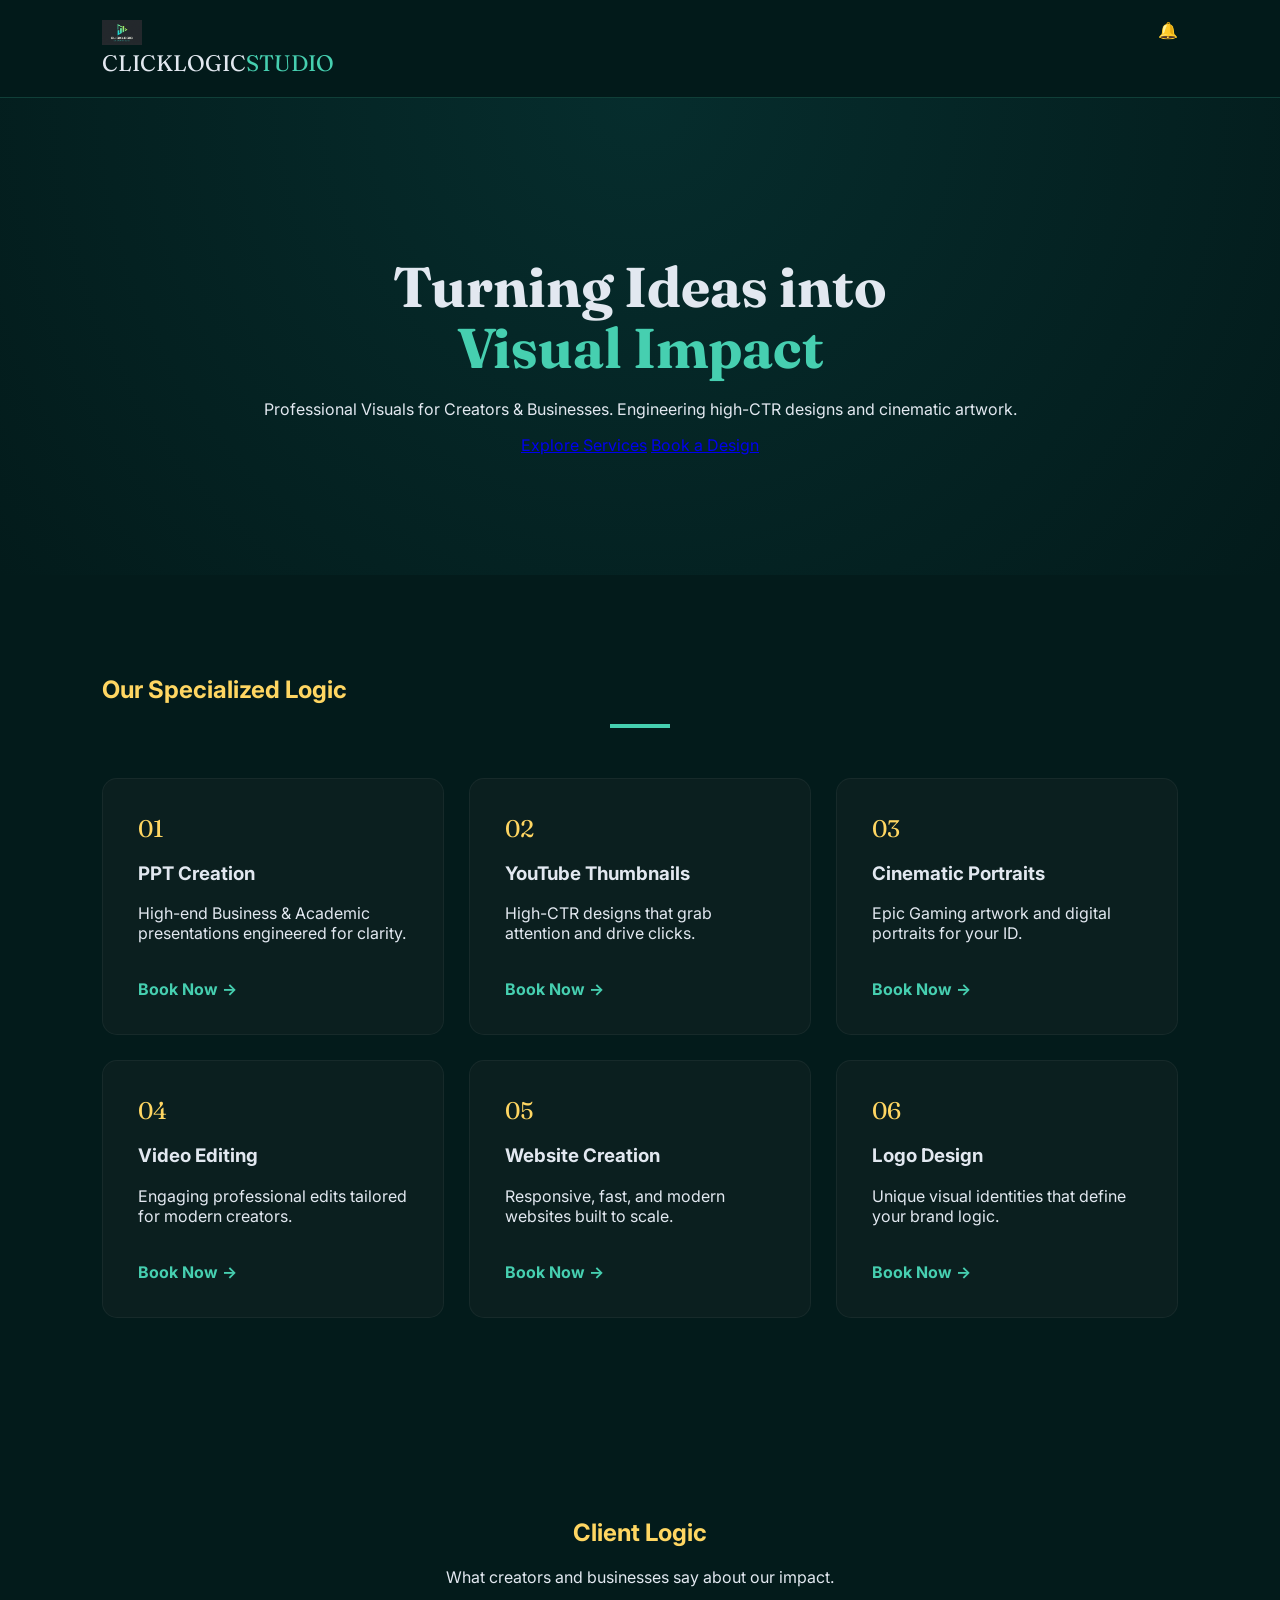
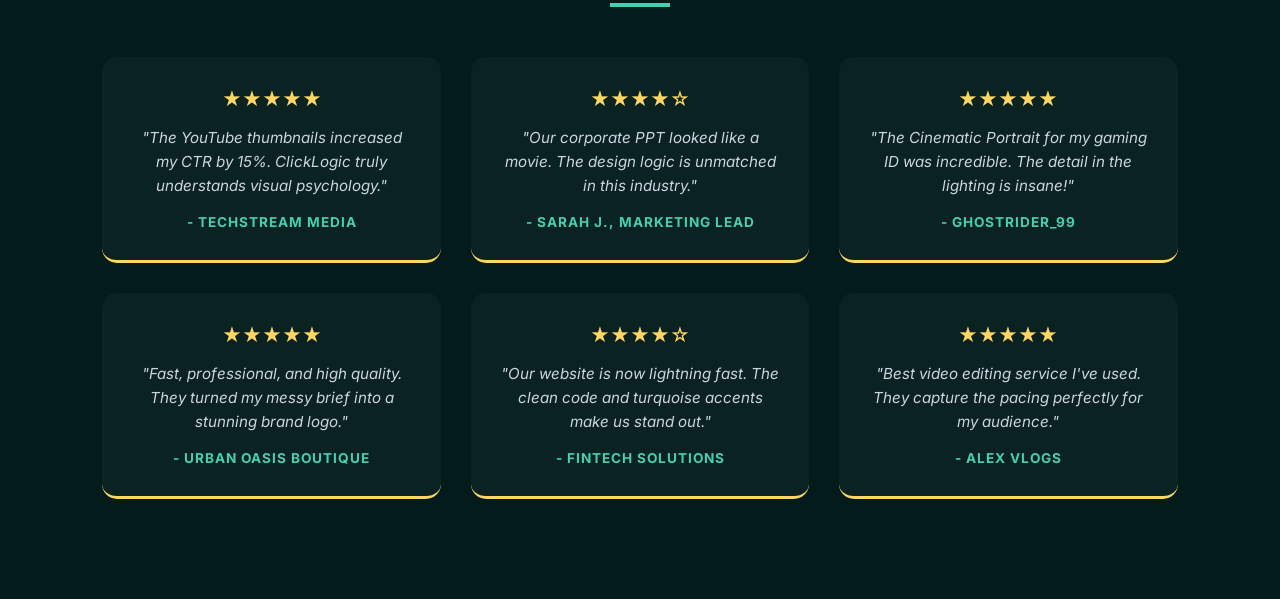
==== index.html @ 147b2a2a "Add files via upload" ====
<!DOCTYPE html>
<html lang="en">
<head>
    <meta charset="UTF-8">
    <meta name="viewport" content="width=device-width, initial-scale=1.0">
    <title>ClickLogic Studio | Turning Ideas into Visual Impact</title>
    <link rel="stylesheet" href="style.css">
    <link href="https://fonts.googleapis.com/css2?family=Fraunces:opsz,wght@9..144,700&family=Inter:wght@300;400;700&display=swap" rel="stylesheet">
</head>
<body>

    <nav>
        <div class="nav-left">
            <img src="logo.png" alt="ClickLogic Logo" class="nav-logo">
            <div class="brand-name">CLICKLOGIC<span>STUDIO</span></div>
        </div>
        <div class="notification-area">
            <span id="notif-icon" onclick="toggleNotif()">🔔</span>
            <div id="notif-box" class="notif-box">
                <p><strong>Summer Sale Live!</strong><br>20% OFF on all services.</p>
            </div>
        </div>
    </nav>

    <header class="hero">
        <div class="hero-content reveal">
            <h1>Turning Ideas into <br><span class="text-turquoise">Visual Impact</span></h1>
            <p>Professional Visuals for Creators & Businesses. Engineering high-CTR designs and cinematic artwork.</p>
            <div class="hero-btns">
                <a href="#services" class="btn-primary">Explore Services</a>
                <a href="form.html" class="btn-secondary">Book a Design</a>
            </div>
        </div>
    </header>

    <section id="services" class="services">
        <div class="section-header reveal">
            <h2 class="text-lime">Our Specialized Logic</h2>
            <div class="underline"></div>
        </div>
        
        <div class="services-grid">
            <div class="card reveal">
                <div class="card-tag">01</div>
                <h3>PPT Creation</h3>
                <p>High-end Business & Academic presentations engineered for clarity.</p>
                <a href="form.html" class="service-link">Book Now →</a>
            </div>
            <div class="card reveal">
                <div class="card-tag">02</div>
                <h3>YouTube Thumbnails</h3>
                <p>High-CTR designs that grab attention and drive clicks.</p>
                <a href="form.html" class="service-link">Book Now →</a>
            </div>
            <div class="card reveal">
                <div class="card-tag">03</div>
                <h3>Cinematic Portraits</h3>
                <p>Epic Gaming artwork and digital portraits for your ID.</p>
                <a href="form.html" class="service-link">Book Now →</a>
            </div>
            <div class="card reveal">
                <div class="card-tag">04</div>
                <h3>Video Editing</h3>
                <p>Engaging professional edits tailored for modern creators.</p>
                <a href="form.html" class="service-link">Book Now →</a>
            </div>
            <div class="card reveal">
                <div class="card-tag">05</div>
                <h3>Website Creation</h3>
                <p>Responsive, fast, and modern websites built to scale.</p>
                <a href="form.html" class="service-link">Book Now →</a>
            </div>
            <div class="card reveal">
                <div class="card-tag">06</div>
                <h3>Logo Design</h3>
                <p>Unique visual identities that define your brand logic.</p>
                <a href="form.html" class="service-link">Book Now →</a>
            </div>
        </div>
    </section>
    <section id="reviews" class="testimonials reveal">
        <div class="section-header">
            <h2 class="text-lime">Client Logic</h2>
            <p>What creators and businesses say about our impact.</p>
            <div class="underline"></div>
        </div>
    
        <div class="reviews-grid">
            <div class="review-card">
                <div class="stars">★★★★★</div>
                <p>"The YouTube thumbnails increased my CTR by 15%. ClickLogic truly understands visual psychology."</p>
                <span class="client-name">- TechStream Media</span>
            </div>
            <div class="review-card">
                <div class="stars">★★★★☆</div>
                <p>"Our corporate PPT looked like a movie. The design logic is unmatched in this industry."</p>
                <span class="client-name">- Sarah J., Marketing Lead</span>
            </div>
            <div class="review-card">
                <div class="stars">★★★★★</div>
                <p>"The Cinematic Portrait for my gaming ID was incredible. The detail in the lighting is insane!"</p>
                <span class="client-name">- GhostRider_99</span>
            </div>
            <div class="review-card">
                <div class="stars">★★★★★</div>
                <p>"Fast, professional, and high quality. They turned my messy brief into a stunning brand logo."</p>
                <span class="client-name">- Urban Oasis Boutique</span>
            </div>
            <div class="review-card">
                <div class="stars">★★★★☆</div>
                <p>"Our website is now lightning fast. The clean code and turquoise accents make us stand out."</p>
                <span class="client-name">- FinTech Solutions</span>
            </div>
            <div class="review-card">
                <div class="stars">★★★★★</div>
                <p>"Best video editing service I've used. They capture the pacing perfectly for my audience."</p>
                <span class="client-name">- Alex Vlogs</span>
            </div>
        </div>
    </section>
    <script src="script.js"></script>
</body>
</html>
---- style.css ----
:root {
    --bg-dark: #031B1B;
    --turquoise: #46CFB0;
    --lime: #FFD662;
    --card-bg: #0b1f1f;
    --white: #e2e8f0;
}

body {
    background-color: var(--bg-dark);
    color: var(--white);
    font-family: 'Inter', sans-serif;
    margin: 0;
    overflow-x: hidden;
}

/* Nav Styling */
nav {
    display: flex;
    justify-content: space-between;
    padding: 20px 8%;
    background: rgba(3, 27, 27, 0.95);
    border-bottom: 1px solid rgba(70, 207, 176, 0.2);
    position: sticky;
    top: 0;
    z-index: 1000;
}

.nav-logo { width: 40px; }
.brand-name { font-family: 'Fraunces'; font-size: 1.4rem; color: var(--white); }
.brand-name span { color: var(--turquoise); }

/* Hero Section */
.hero {
    padding: 120px 8%;
    text-align: center;
    background: radial-gradient(circle at top, #062d2d, var(--bg-dark));
}

h1 { font-family: 'Fraunces'; font-size: 3.5rem; line-height: 1.1; margin-bottom: 20px; }
.text-turquoise { color: var(--turquoise); }
.text-lime { color: var(--lime); }

/* Services Grid */
.services { padding: 80px 8%; }
.services-grid {
    display: grid;
    grid-template-columns: repeat(auto-fit, minmax(300px, 1fr));
    gap: 25px;
    margin-top: 50px;
}

.card {
    background: var(--card-bg);
    padding: 35px;
    border-radius: 15px;
    border: 1px solid rgba(255,255,255,0.05);
    position: relative;
    transition: 0.4s cubic-bezier(0.175, 0.885, 0.32, 1.275);
}

.card:hover {
    transform: translateY(-10px);
    border-color: var(--turquoise);
    box-shadow: 0 15px 30px rgba(0,0,0,0.4);
}

.card-tag {
    color: var(--lime);
    font-family: 'Fraunces';
    font-size: 1.5rem;
    margin-bottom: 15px;
}

.service-link {
    display: inline-block;
    margin-top: 20px;
    color: var(--turquoise);
    text-decoration: none;
    font-weight: bold;
}

/* Scroll Animations */
.reveal { opacity: 0; transform: translateY(30px); transition: 0.8s ease-out; }
.reveal.active { opacity: 1; transform: translateY(0); }

/* Notifications */
.notif-box {
    display: none;
    position: absolute;
    right: 8%;
    background: #1a2228;
    border: 1px solid var(--turquoise);
    padding: 15px;
    border-radius: 8px;
    margin-top: 10px;
}
/* Testimonials Styling */
.testimonials {
    padding: 100px 8%;
    background: linear-gradient(180deg, var(--bg-dark) 0%, var(--dark-purple) 100%);
    text-align: center;
}

.reviews-grid {
    display: grid;
    grid-template-columns: repeat(auto-fit, minmax(280px, 1fr));
    gap: 30px;
    margin-top: 50px;
}

.review-card {
    background: rgba(255, 255, 255, 0.03);
    padding: 30px;
    border-radius: 15px;
    border-bottom: 3px solid var(--lime);
    transition: 0.3s ease;
}

.review-card:hover {
    background: rgba(255, 255, 255, 0.07);
    transform: translateY(-5px);
}

.stars {
    color: var(--lime);
    font-size: 1.2rem;
    margin-bottom: 15px;
}

.review-card p {
    font-style: italic;
    color: #cbd5e1;
    font-size: 0.95rem;
    margin-bottom: 15px;
    line-height: 1.6;
}

.client-name {
    display: block;
    font-weight: bold;
    color: var(--turquoise);
    font-size: 0.85rem;
    text-transform: uppercase;
    letter-spacing: 1px;
}

/* Section Header Decoration */
.underline {
    width: 60px;
    height: 4px;
    background: var(--turquoise);
    margin: 10px auto;
}
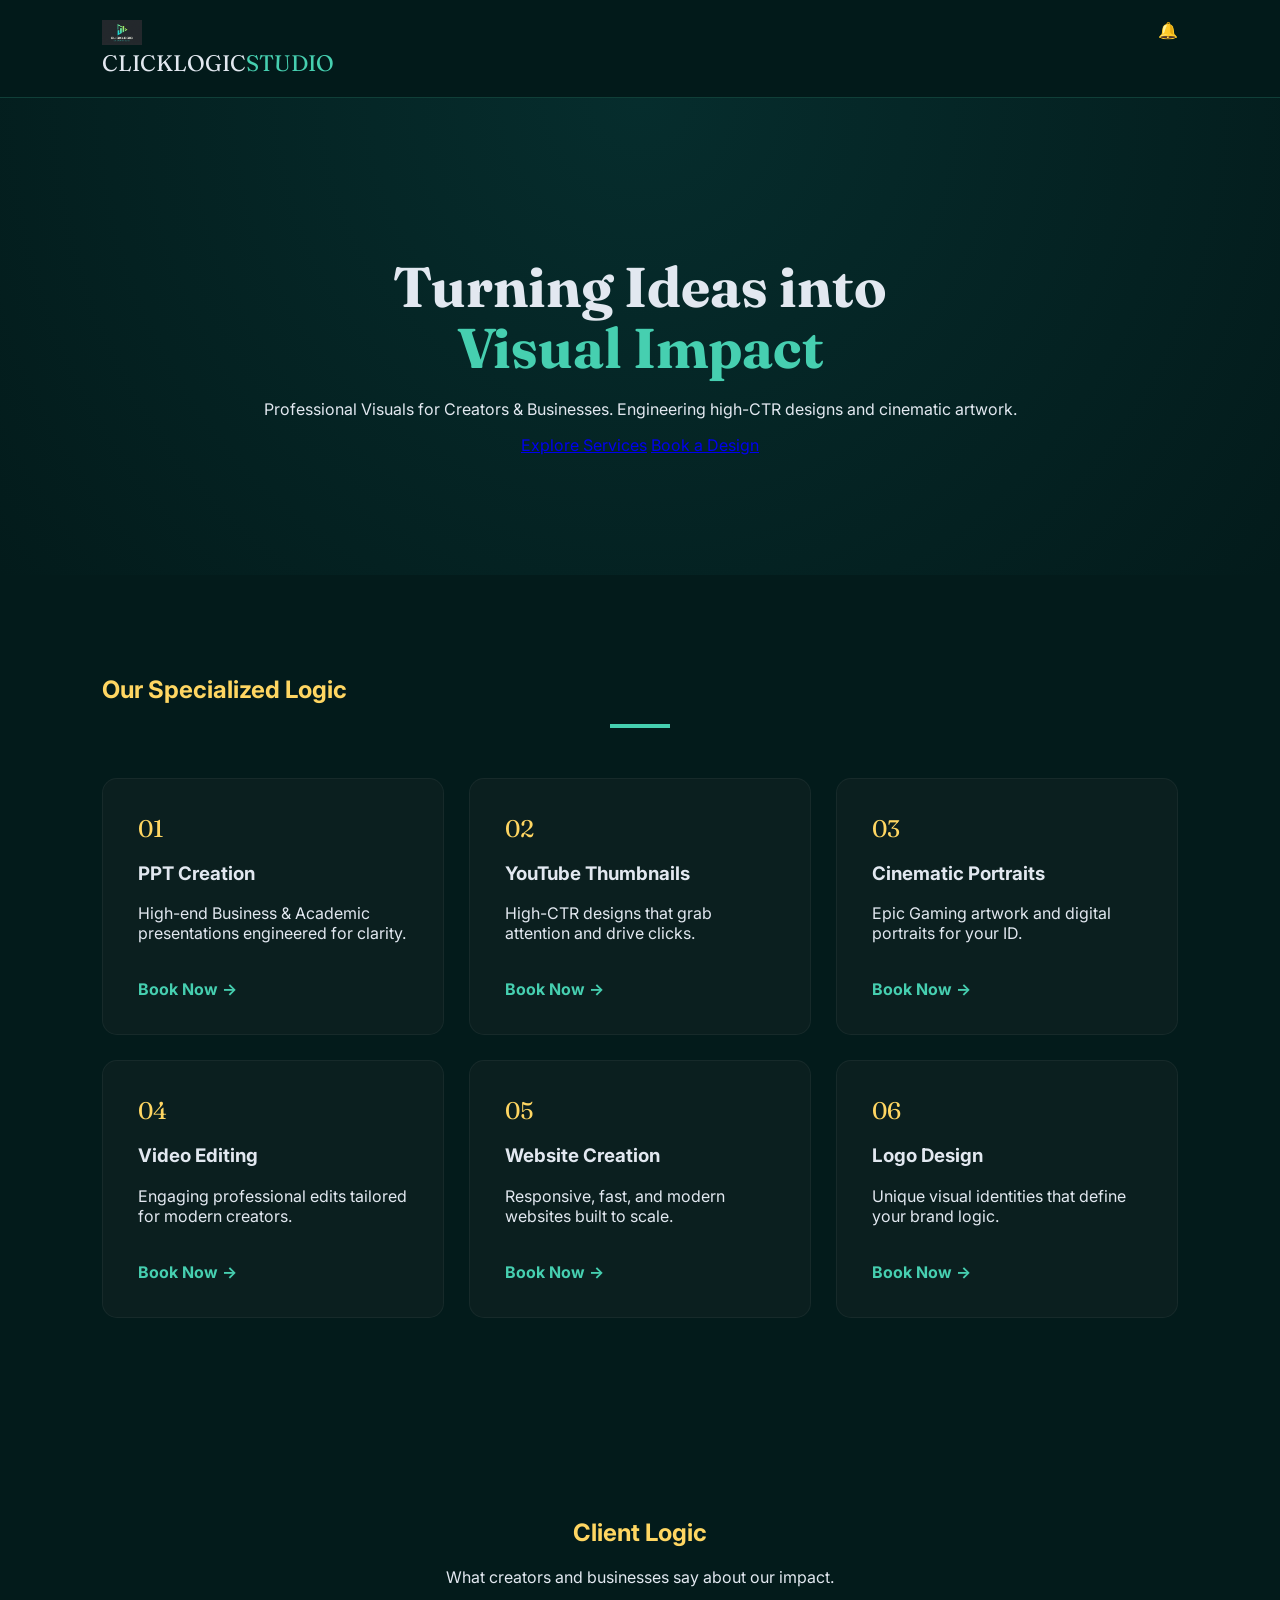
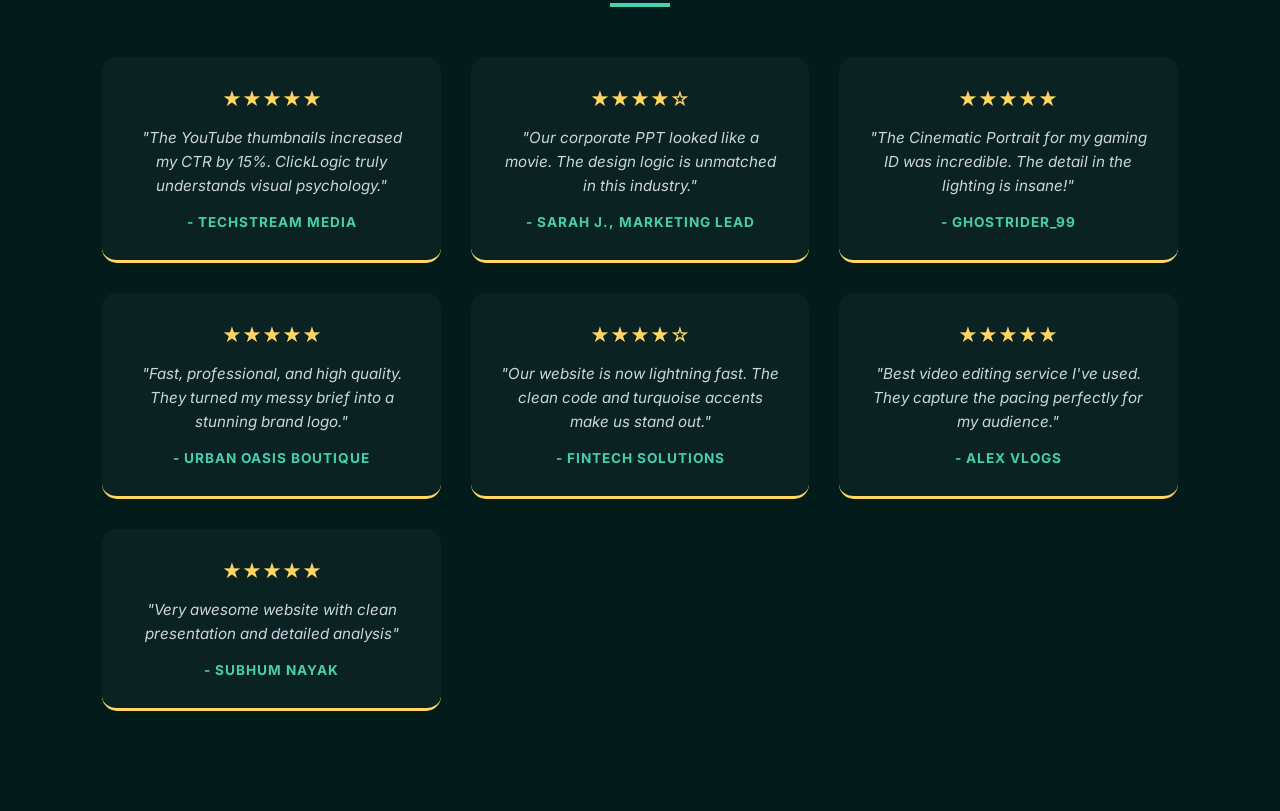
==== commit 40b0cc27: "Update index.html" ====
--- a/index.html
+++ b/index.html
@@ -116,8 +116,14 @@
                 <p>"Best video editing service I've used. They capture the pacing perfectly for my audience."</p>
                 <span class="client-name">- Alex Vlogs</span>
             </div>
+            <div class="review-card">
+                <div class="stars">★★★★★</div>
+                <p>"Very awesome website with clean presentation and detailed analysis"</p>
+                <span class="client-name">- Subhum Nayak</span>
+            </div>
+            
         </div>
     </section>
     <script src="script.js"></script>
 </body>
-</html>+</html>
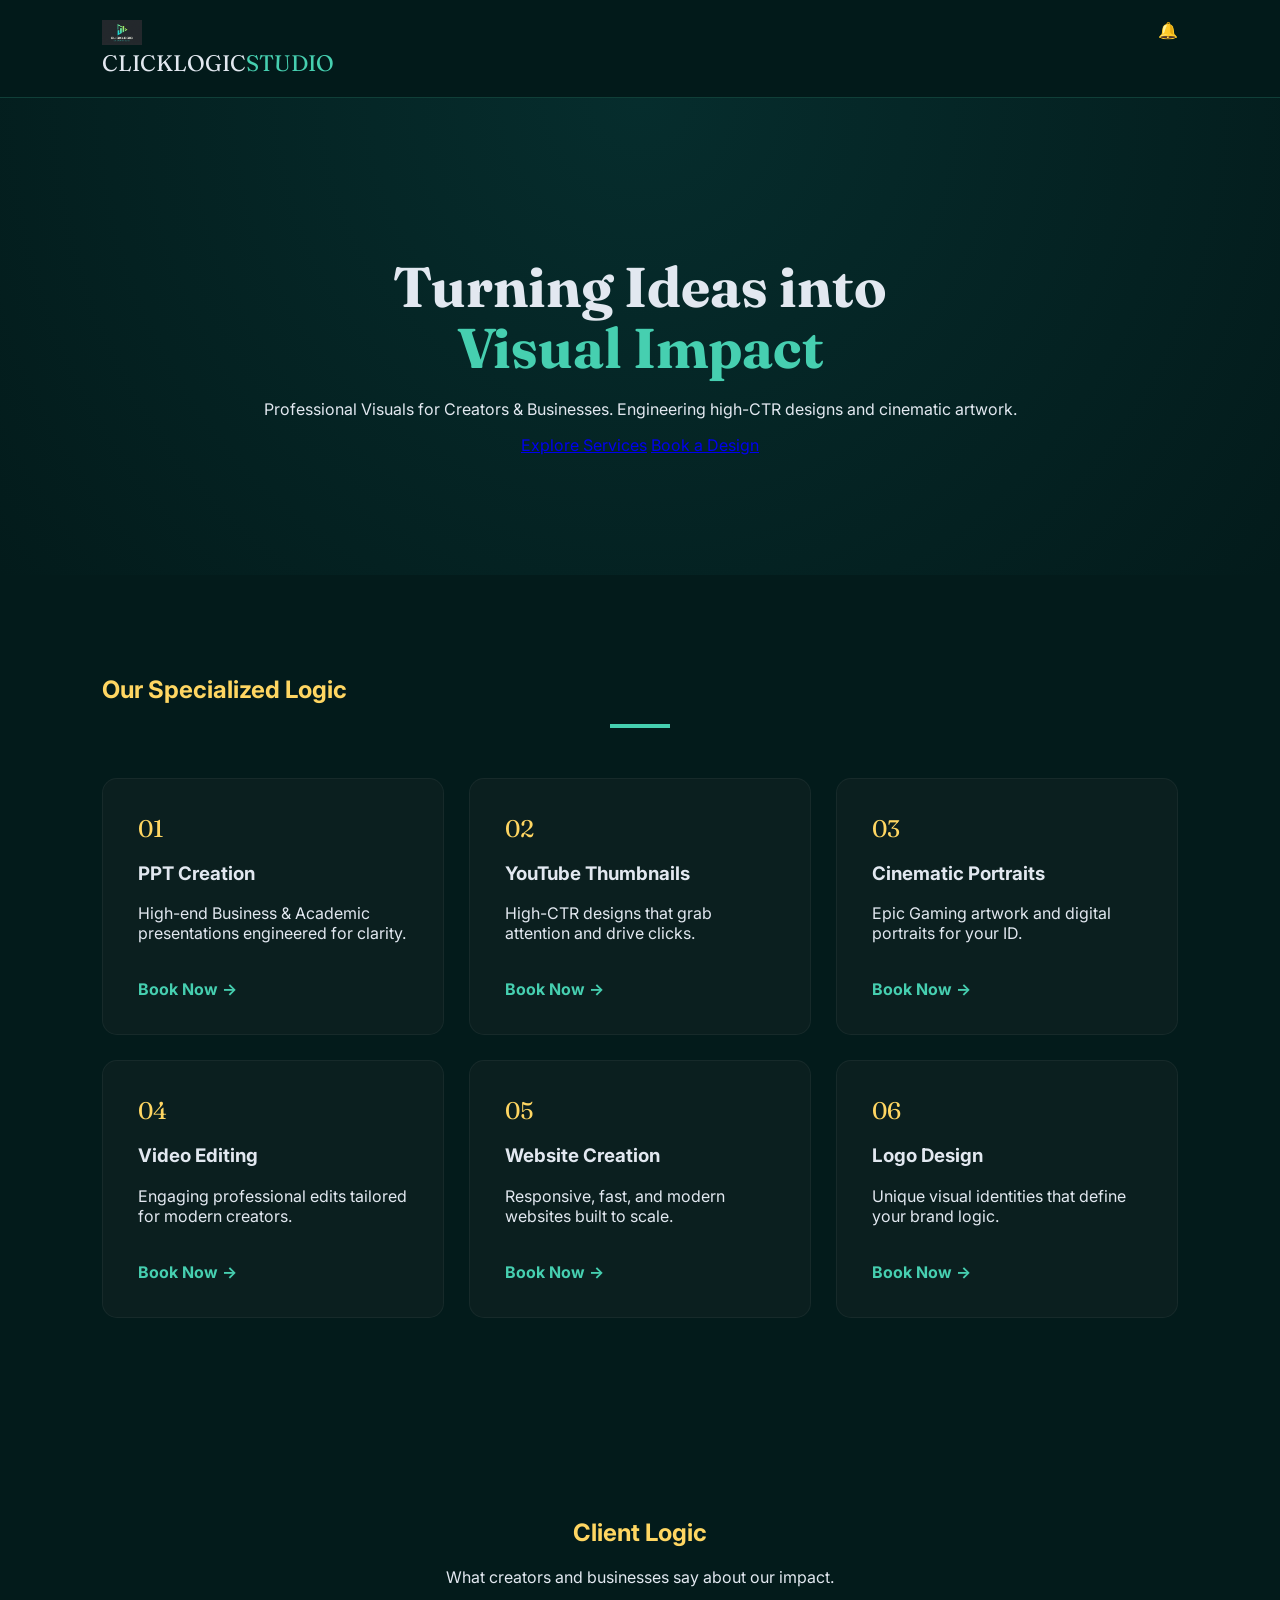
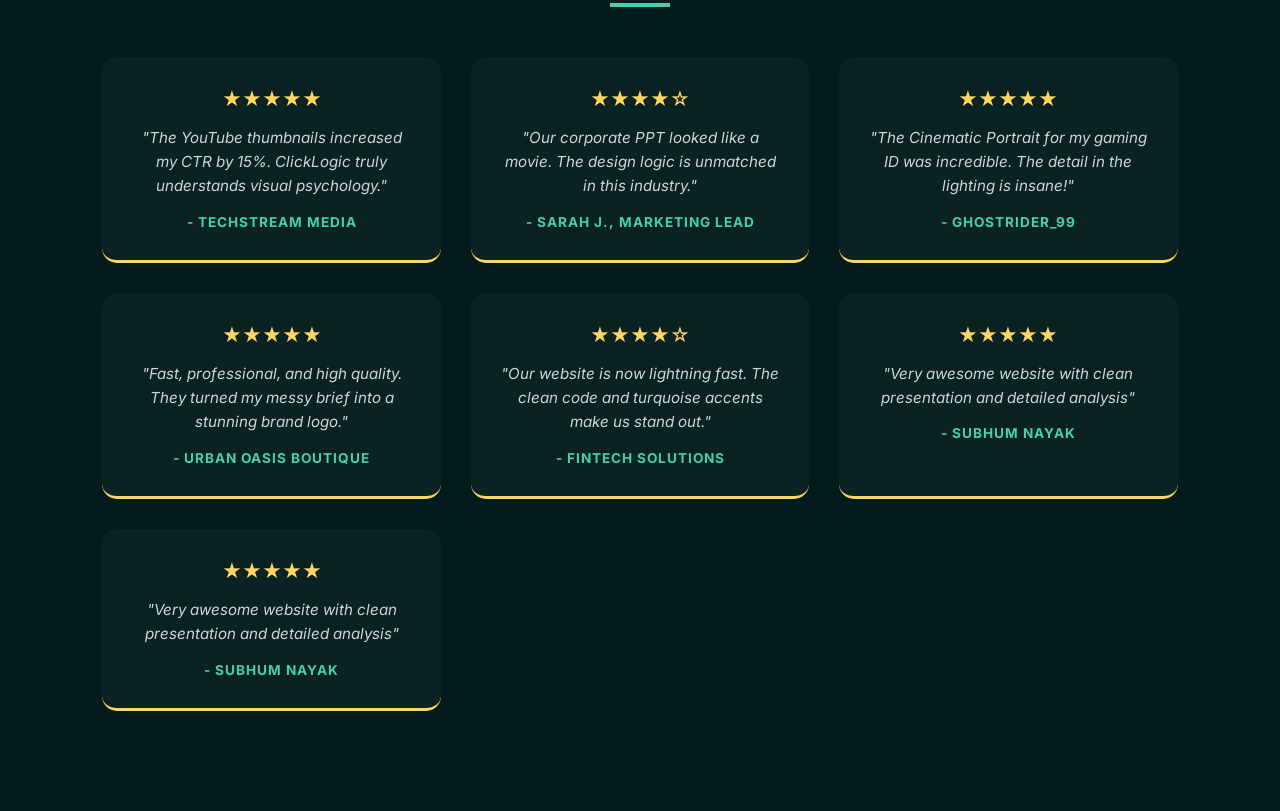
==== commit bcf838ca: "Update index.html" ====
--- a/index.html
+++ b/index.html
@@ -113,8 +113,8 @@
             </div>
             <div class="review-card">
                 <div class="stars">★★★★★</div>
-                <p>"Best video editing service I've used. They capture the pacing perfectly for my audience."</p>
-                <span class="client-name">- Alex Vlogs</span>
+                <p>"Very awesome website with clean presentation and detailed analysis"</p>
+                <span class="client-name">- Subhum Nayak</span>
             </div>
             <div class="review-card">
                 <div class="stars">★★★★★</div>
